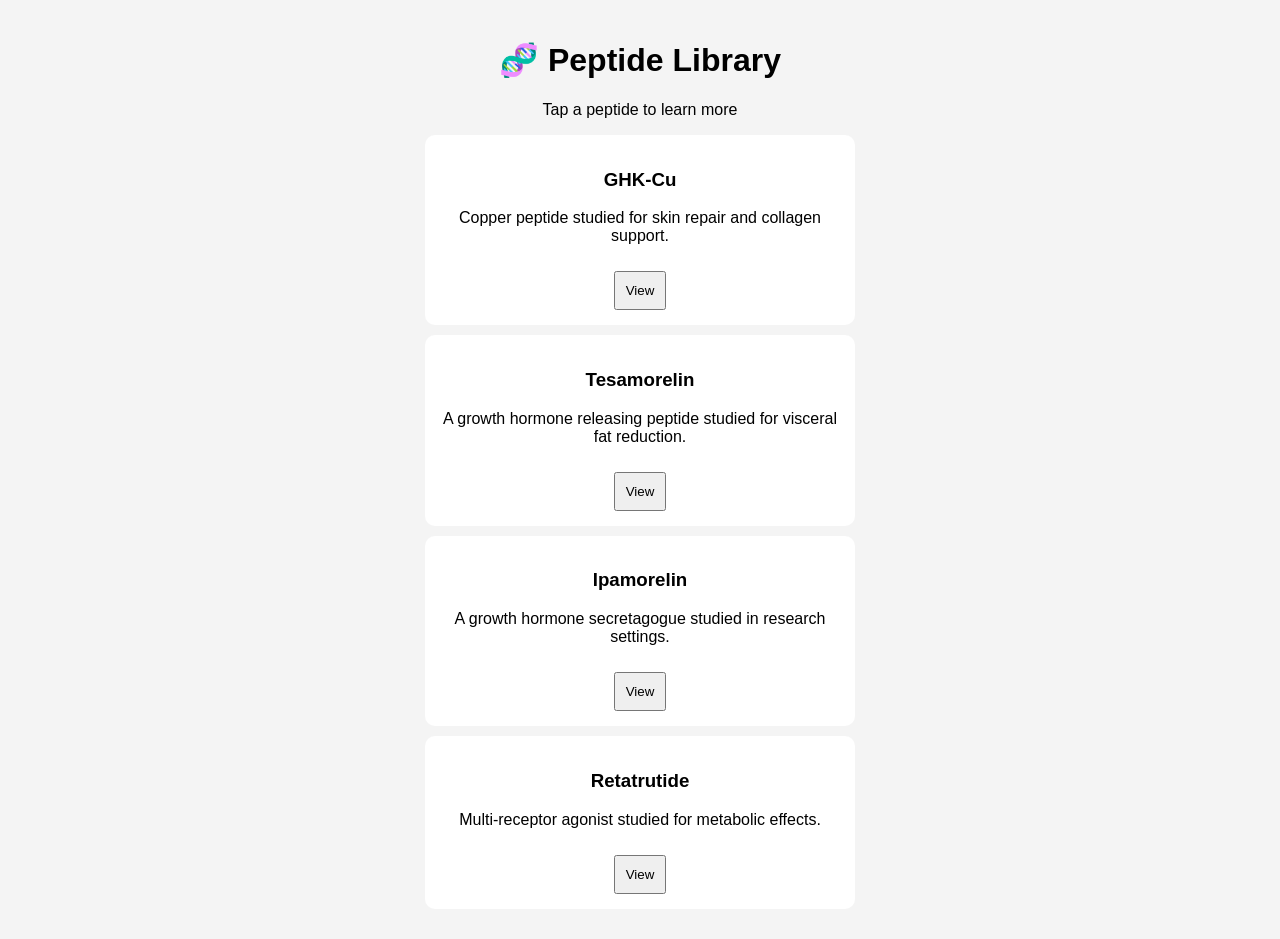
==== index.html @ c2eab1a2 "Add files via upload" ====
<!DOCTYPE html>
<html>
<head>
  <meta charset="UTF-8">
  <meta name="viewport" content="width=device-width, initial-scale=1.0">
  <title>Peptide Library</title>

  <link rel="stylesheet" href="style.css">
  <link rel="manifest" href="manifest.json">
</head>

<body>
  <h1>🧬 Peptide Library</h1>
  <p>Tap a peptide to learn more</p>

  <div id="list"></div>

  <script src="app.js"></script>
</body>
</html>
---- style.css ----
body {
  font-family: Arial, sans-serif;
  text-align: center;
  background: #f4f4f4;
  margin: 0;
  padding: 20px;
}

.card {
  background: white;
  padding: 15px;
  margin: 10px auto;
  width: 90%;
  max-width: 400px;
  border-radius: 10px;
}

button {
  padding: 10px;
  margin-top: 10px;
}
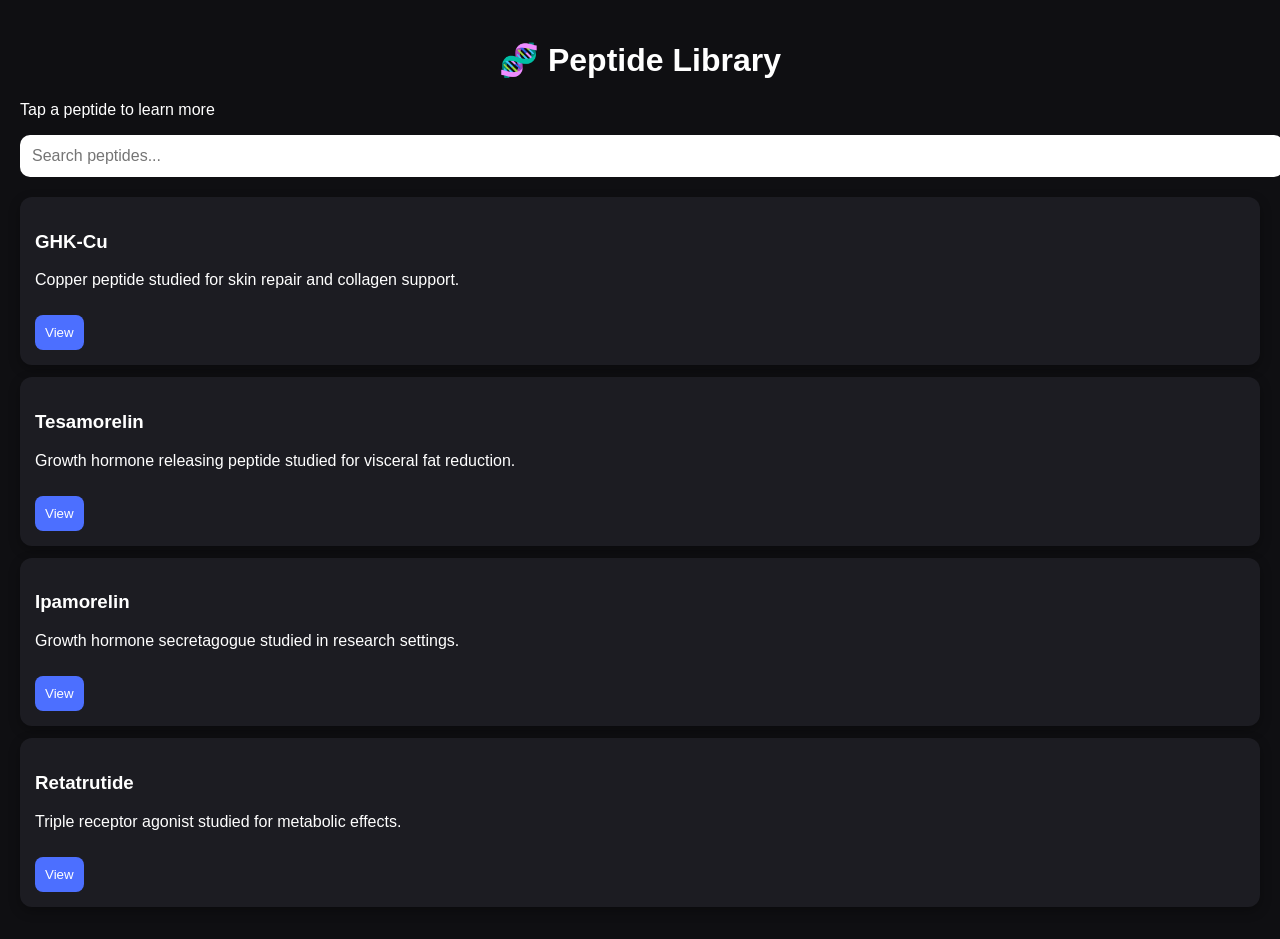
==== commit 0b428826: "Add files via upload" ====
--- a/index.html
+++ b/index.html
@@ -13,6 +13,9 @@
   <h1>🧬 Peptide Library</h1>
   <p>Tap a peptide to learn more</p>
 
+<input id="search" placeholder="Search peptides..." />
+<div id="list"></div>
+
   <div id="list"></div>
 
   <script src="app.js"></script>
--- a/style.css
+++ b/style.css
@@ -1,21 +1,37 @@
 body {
-  font-family: Arial, sans-serif;
-  text-align: center;
-  background: #f4f4f4;
+  font-family: -apple-system, BlinkMacSystemFont, sans-serif;
+  background: #0f0f12;
+  color: white;
   margin: 0;
   padding: 20px;
 }
 
+h1 {
+  text-align: center;
+}
+
+#search {
+  width: 100%;
+  padding: 12px;
+  border-radius: 10px;
+  border: none;
+  margin-bottom: 20px;
+  font-size: 16px;
+}
+
 .card {
-  background: white;
+  background: #1c1c22;
   padding: 15px;
-  margin: 10px auto;
-  width: 90%;
-  max-width: 400px;
-  border-radius: 10px;
+  margin-bottom: 12px;
+  border-radius: 12px;
+  box-shadow: 0 4px 12px rgba(0,0,0,0.3);
 }
 
 button {
+  background: #4c6fff;
+  color: white;
+  border: none;
   padding: 10px;
+  border-radius: 8px;
   margin-top: 10px;
 }
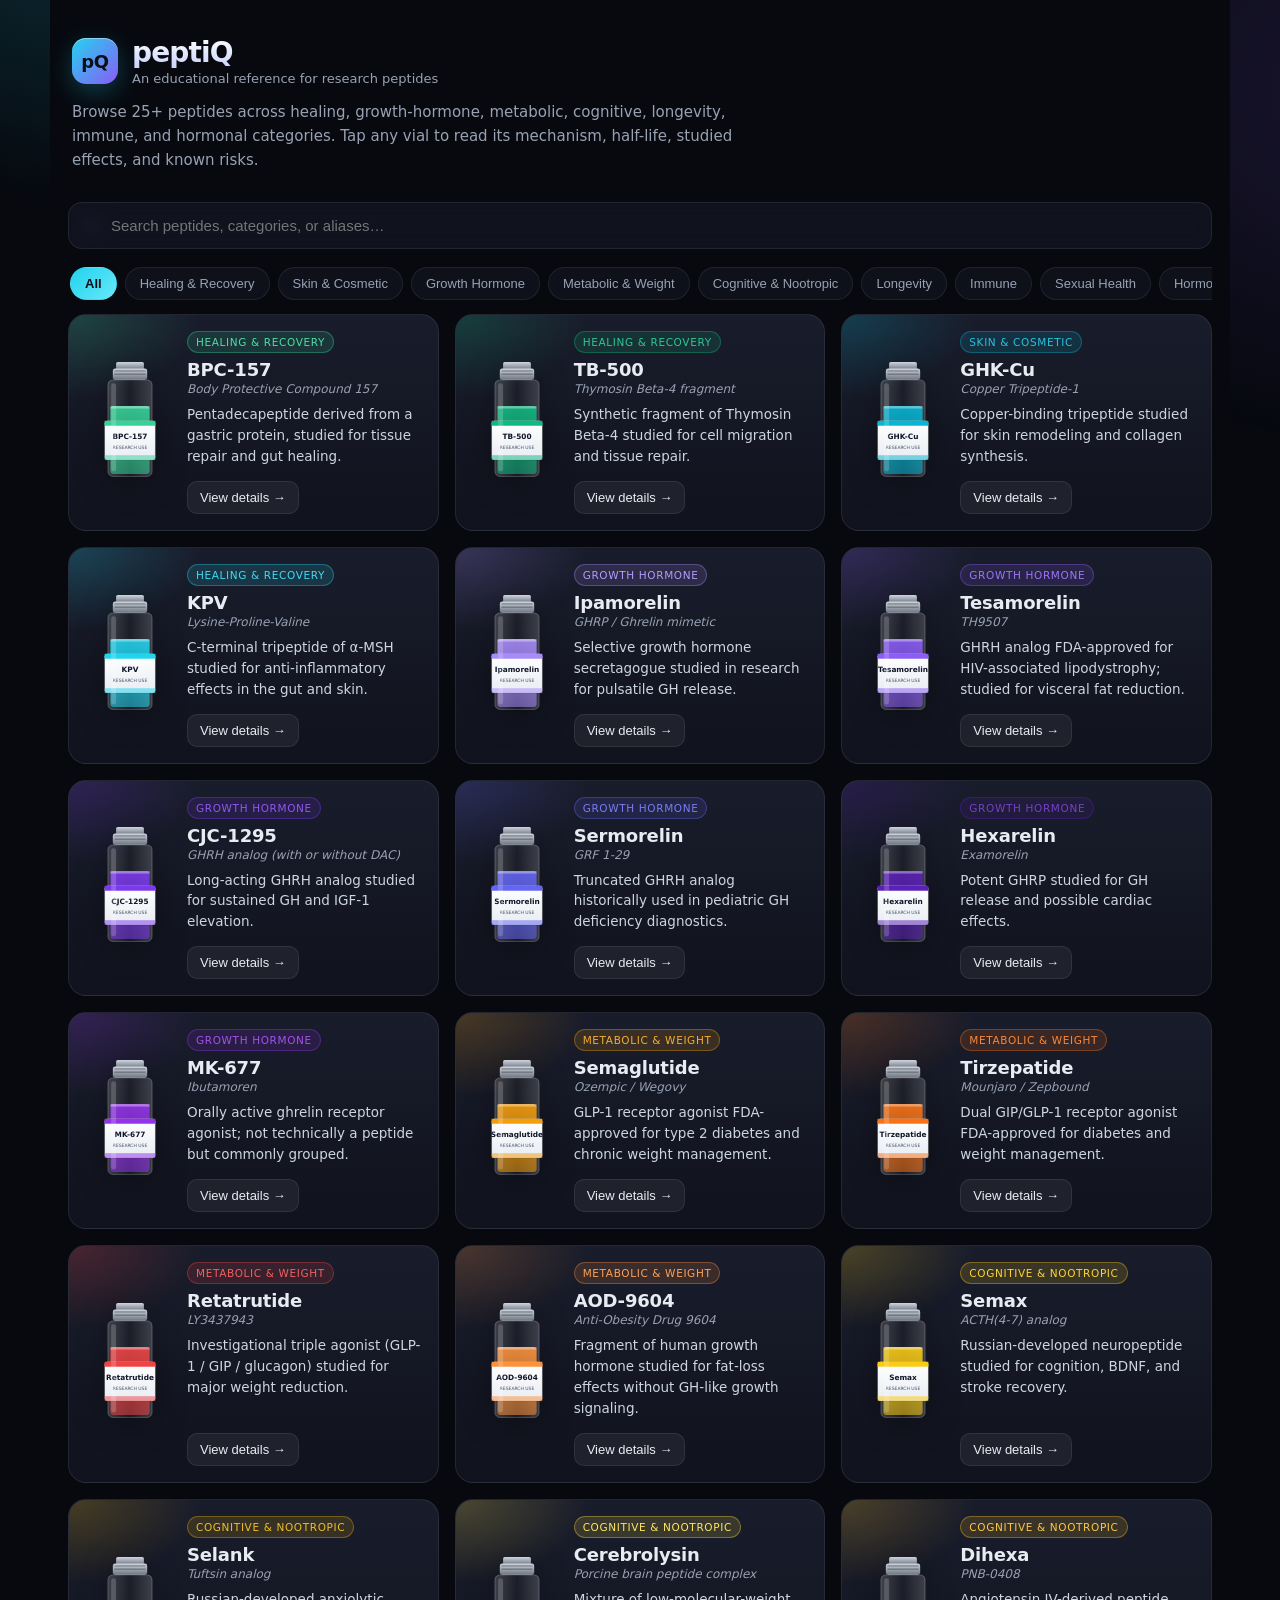
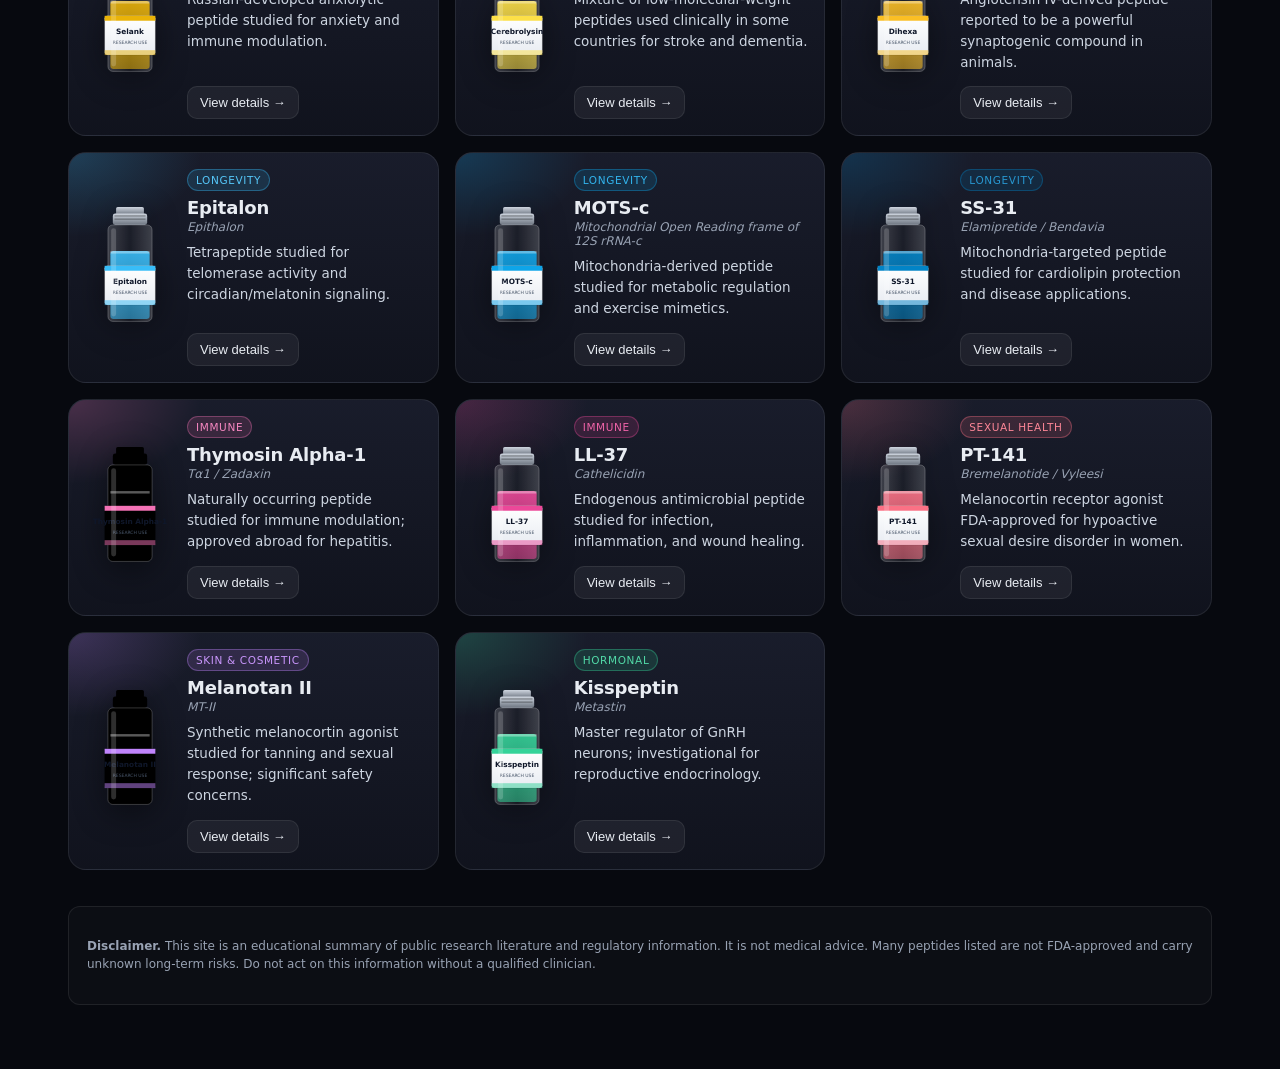
==== commit fbd6b716: "Add files via upload" ====
--- a/index.html
+++ b/index.html
@@ -1,23 +1,46 @@
-<!DOCTYPE html>
-<html>
-<head>
-  <meta charset="UTF-8">
-  <meta name="viewport" content="width=device-width, initial-scale=1.0">
-  <title>Peptide Library</title>
-
-  <link rel="stylesheet" href="style.css">
-  <link rel="manifest" href="manifest.json">
-</head>
-
-<body>
-  <h1>🧬 Peptide Library</h1>
-  <p>Tap a peptide to learn more</p>
-
-<input id="search" placeholder="Search peptides..." />
-<div id="list"></div>
-
-  <div id="list"></div>
-
-  <script src="app.js"></script>
-</body>
-</html>+<!DOCTYPE html>
+<html lang="en">
+<head>
+  <meta charset="UTF-8">
+  <meta name="viewport" content="width=device-width, initial-scale=1.0">
+  <title>peptiQ — Peptide Library</title>
+  <link rel="stylesheet" href="style.css">
+  <link rel="manifest" href="manifest.json">
+</head>
+<body>
+  <div class="bg-glow"></div>
+
+  <header class="hero">
+    <div class="brand">
+      <div class="logo">pQ</div>
+      <div>
+        <h1>peptiQ</h1>
+        <p class="tagline">An educational reference for research peptides</p>
+      </div>
+    </div>
+    <p class="lede">
+      Browse 25+ peptides across healing, growth-hormone, metabolic, cognitive,
+      longevity, immune, and hormonal categories. Tap any vial to read its
+      mechanism, half-life, studied effects, and known risks.
+    </p>
+  </header>
+
+  <div class="search-wrap">
+    <svg class="search-icon" viewBox="0 0 24 24" width="18" height="18" aria-hidden="true">
+      <circle cx="11" cy="11" r="7" fill="none" stroke="currentColor" stroke-width="2"/>
+      <line x1="16.5" y1="16.5" x2="21" y2="21" stroke="currentColor" stroke-width="2" stroke-linecap="round"/>
+    </svg>
+    <input id="search" placeholder="Search peptides, categories, or aliases…" />
+  </div>
+
+  <nav id="categories" class="categories"></nav>
+
+  <main id="list" class="grid"></main>
+
+  <footer class="foot">
+    <p><strong>Disclaimer.</strong> This site is an educational summary of public research literature and regulatory information. It is not medical advice. Many peptides listed are not FDA-approved and carry unknown long-term risks. Do not act on this information without a qualified clinician.</p>
+  </footer>
+
+  <script src="app.js"></script>
+</body>
+</html>
--- a/style.css
+++ b/style.css
@@ -1,37 +1,400 @@
-body {
-  font-family: -apple-system, BlinkMacSystemFont, sans-serif;
-  background: #0f0f12;
-  color: white;
-  margin: 0;
-  padding: 20px;
-}
-
-h1 {
-  text-align: center;
-}
-
-#search {
-  width: 100%;
-  padding: 12px;
-  border-radius: 10px;
-  border: none;
-  margin-bottom: 20px;
-  font-size: 16px;
-}
-
-.card {
-  background: #1c1c22;
-  padding: 15px;
-  margin-bottom: 12px;
-  border-radius: 12px;
-  box-shadow: 0 4px 12px rgba(0,0,0,0.3);
-}
-
-button {
-  background: #4c6fff;
-  color: white;
-  border: none;
-  padding: 10px;
-  border-radius: 8px;
-  margin-top: 10px;
-}+/* ---------- Base ---------- */
+* { box-sizing: border-box; }
+
+:root {
+  --bg-0: #07090f;
+  --bg-1: #0d1018;
+  --bg-2: #141826;
+  --line: rgba(255,255,255,0.08);
+  --text: #e8ecf2;
+  --muted: #98a2b3;
+  --accent: #22d3ee;
+  --accent-2: #8b5cf6;
+}
+
+html, body {
+  margin: 0;
+  padding: 0;
+  background: var(--bg-0);
+  color: var(--text);
+  font-family: ui-sans-serif, system-ui, -apple-system, "Segoe UI", Roboto, sans-serif;
+  -webkit-font-smoothing: antialiased;
+  font-feature-settings: "ss01","cv11";
+  min-height: 100vh;
+}
+
+body {
+  padding: 24px 18px 64px;
+  max-width: 1180px;
+  margin: 0 auto;
+  position: relative;
+}
+
+.bg-glow {
+  position: fixed; inset: 0;
+  background:
+    radial-gradient(700px 500px at 10% -10%, rgba(34,211,238,0.18), transparent 60%),
+    radial-gradient(800px 600px at 110% 10%, rgba(139,92,246,0.15), transparent 60%),
+    radial-gradient(900px 700px at 50% 110%, rgba(16,185,129,0.10), transparent 60%);
+  z-index: -1;
+  pointer-events: none;
+}
+
+a { color: var(--accent); text-decoration: none; }
+a:hover { text-decoration: underline; }
+
+/* ---------- Header / hero ---------- */
+.hero { padding: 12px 4px 8px; }
+
+.brand {
+  display: flex; align-items: center; gap: 14px;
+  margin-bottom: 14px;
+}
+.logo {
+  width: 46px; height: 46px;
+  border-radius: 14px;
+  background: linear-gradient(135deg, #22d3ee, #8b5cf6);
+  color: #0b0f17;
+  display: grid; place-items: center;
+  font-weight: 800;
+  letter-spacing: -0.02em;
+  font-size: 18px;
+  box-shadow: 0 8px 24px rgba(34,211,238,0.25), inset 0 1px 0 rgba(255,255,255,0.4);
+}
+.logo.small { width: 32px; height: 32px; font-size: 13px; border-radius: 10px; }
+
+.hero h1 {
+  margin: 0; font-size: 28px; letter-spacing: -0.03em;
+  background: linear-gradient(180deg, #fff, #c7d2fe);
+  -webkit-background-clip: text; background-clip: text; color: transparent;
+}
+.tagline { margin: 2px 0 0; color: var(--muted); font-size: 13px; }
+
+.lede {
+  color: var(--muted);
+  max-width: 680px;
+  font-size: 15px; line-height: 1.6;
+  margin: 8px 0 22px;
+}
+
+/* ---------- Search ---------- */
+.search-wrap {
+  position: relative;
+  margin-bottom: 14px;
+}
+.search-icon {
+  position: absolute; left: 14px; top: 50%; transform: translateY(-50%);
+  color: var(--muted);
+}
+#search {
+  width: 100%;
+  padding: 14px 16px 14px 42px;
+  font-size: 15px;
+  background: rgba(20,24,38,0.7);
+  backdrop-filter: blur(10px);
+  border: 1px solid var(--line);
+  color: var(--text);
+  border-radius: 14px;
+  outline: none;
+  transition: border-color .15s ease, box-shadow .15s ease;
+}
+#search:focus {
+  border-color: rgba(34,211,238,0.45);
+  box-shadow: 0 0 0 4px rgba(34,211,238,0.12);
+}
+
+/* ---------- Category chips ---------- */
+.categories {
+  display: flex; gap: 8px;
+  overflow-x: auto;
+  padding: 4px 2px 14px;
+  scrollbar-width: none;
+}
+.categories::-webkit-scrollbar { display: none; }
+
+.chip {
+  flex: 0 0 auto;
+  padding: 8px 14px;
+  font-size: 13px;
+  font-weight: 500;
+  color: var(--muted);
+  background: rgba(20,24,38,0.55);
+  border: 1px solid var(--line);
+  border-radius: 999px;
+  cursor: pointer;
+  transition: all .15s ease;
+  white-space: nowrap;
+}
+.chip:hover { color: var(--text); border-color: rgba(255,255,255,0.18); }
+.chip.active {
+  color: #0b0f17;
+  background: linear-gradient(135deg, #22d3ee, #67e8f9);
+  border-color: transparent;
+  font-weight: 600;
+}
+
+/* ---------- Grid ---------- */
+.grid {
+  display: grid;
+  grid-template-columns: repeat(auto-fill, minmax(280px, 1fr));
+  gap: 16px;
+}
+
+.empty {
+  grid-column: 1 / -1;
+  text-align: center;
+  color: var(--muted);
+  padding: 60px 20px;
+  font-size: 15px;
+}
+
+/* ---------- Card ---------- */
+.card {
+  position: relative;
+  display: flex;
+  gap: 12px;
+  padding: 16px;
+  background: linear-gradient(180deg, rgba(28,32,48,0.85), rgba(18,21,32,0.85));
+  border: 1px solid var(--line);
+  border-radius: 18px;
+  overflow: hidden;
+  transition: transform .18s ease, border-color .18s ease, box-shadow .18s ease;
+}
+.card::before {
+  content: "";
+  position: absolute; inset: 0;
+  background: radial-gradient(220px 140px at 0% 0%, color-mix(in srgb, var(--accent) 22%, transparent), transparent 60%);
+  pointer-events: none;
+}
+.card:hover {
+  transform: translateY(-3px);
+  border-color: color-mix(in srgb, var(--accent) 50%, var(--line));
+  box-shadow: 0 14px 36px rgba(0,0,0,0.45);
+}
+
+.vial-wrap {
+  flex: 0 0 auto;
+  width: 90px;
+  display: flex; align-items: center; justify-content: center;
+  filter: drop-shadow(0 8px 16px rgba(0,0,0,0.45));
+}
+.vial-wrap svg { width: 90px; height: auto; }
+
+.card-body {
+  flex: 1 1 auto;
+  display: flex; flex-direction: column;
+  min-width: 0;
+}
+
+.badge {
+  display: inline-block;
+  align-self: flex-start;
+  font-size: 10.5px;
+  letter-spacing: 0.06em;
+  text-transform: uppercase;
+  padding: 4px 8px;
+  border-radius: 999px;
+  background: color-mix(in srgb, var(--accent) 15%, transparent);
+  color: color-mix(in srgb, var(--accent) 85%, white);
+  border: 1px solid color-mix(in srgb, var(--accent) 35%, transparent);
+  margin-bottom: 6px;
+}
+
+.card h3 {
+  margin: 0;
+  font-size: 18px;
+  letter-spacing: -0.01em;
+}
+.card .aka {
+  margin: 2px 0 8px;
+  font-size: 12px;
+  color: var(--muted);
+  font-style: italic;
+}
+.card .summary {
+  margin: 0 0 14px;
+  font-size: 13.5px;
+  line-height: 1.55;
+  color: #cdd5e1;
+}
+
+.view-btn {
+  align-self: flex-start;
+  margin-top: auto;
+  padding: 8px 12px;
+  background: rgba(255,255,255,0.06);
+  color: var(--text);
+  border: 1px solid var(--line);
+  border-radius: 10px;
+  font-size: 13px;
+  cursor: pointer;
+  transition: background .15s ease, border-color .15s ease;
+}
+.view-btn:hover {
+  background: color-mix(in srgb, var(--accent) 18%, transparent);
+  border-color: color-mix(in srgb, var(--accent) 45%, transparent);
+}
+
+/* ---------- Footer ---------- */
+.foot {
+  margin-top: 36px;
+  padding: 18px;
+  font-size: 12px;
+  line-height: 1.55;
+  color: var(--muted);
+  background: rgba(255,255,255,0.025);
+  border: 1px solid var(--line);
+  border-radius: 12px;
+}
+
+/* ---------- Detail page ---------- */
+.detail-topbar {
+  display: flex; align-items: center; justify-content: space-between;
+  margin-bottom: 18px;
+}
+.back-btn {
+  background: rgba(255,255,255,0.06);
+  color: var(--text);
+  border: 1px solid var(--line);
+  padding: 9px 14px;
+  border-radius: 10px;
+  font-size: 13.5px;
+  cursor: pointer;
+  transition: background .15s ease;
+}
+.back-btn:hover { background: rgba(255,255,255,0.10); }
+.brand-mini {
+  display: flex; align-items: center; gap: 8px;
+  color: var(--muted); font-size: 14px;
+}
+
+.detail { padding: 4px 0 28px; }
+
+.hero-detail {
+  display: grid;
+  grid-template-columns: 220px 1fr;
+  gap: 24px;
+  padding: 22px;
+  background: linear-gradient(180deg, rgba(28,32,48,0.85), rgba(18,21,32,0.85));
+  border: 1px solid var(--line);
+  border-radius: 22px;
+  position: relative;
+  overflow: hidden;
+  margin-bottom: 22px;
+}
+.hero-detail::before {
+  content: "";
+  position: absolute; inset: 0;
+  background: radial-gradient(380px 260px at 0% 0%, color-mix(in srgb, var(--accent) 25%, transparent), transparent 65%);
+  pointer-events: none;
+}
+
+.hero-vial {
+  display: flex; align-items: center; justify-content: center;
+  filter: drop-shadow(0 18px 28px rgba(0,0,0,0.55));
+}
+.hero-vial svg { width: 100%; height: auto; max-width: 220px; }
+
+.hero-meta h1 {
+  margin: 6px 0 0;
+  font-size: 32px;
+  letter-spacing: -0.025em;
+}
+.hero-meta .aka {
+  margin: 4px 0 12px;
+  color: var(--muted);
+  font-style: italic;
+}
+.hero-meta .lead {
+  font-size: 15.5px;
+  line-height: 1.6;
+  color: #cdd5e1;
+  margin: 0 0 14px;
+  max-width: 60ch;
+}
+
+.quickfacts {
+  display: flex; flex-wrap: wrap; gap: 10px;
+}
+.quickfacts > div {
+  background: rgba(255,255,255,0.04);
+  border: 1px solid var(--line);
+  padding: 10px 14px;
+  border-radius: 12px;
+  min-width: 160px;
+}
+.qf-label {
+  display: block;
+  font-size: 11px; letter-spacing: 0.08em; text-transform: uppercase;
+  color: var(--muted);
+}
+.qf-value {
+  display: block;
+  font-size: 14px;
+  margin-top: 2px;
+}
+
+.section {
+  padding: 18px 20px;
+  background: rgba(20,24,38,0.55);
+  border: 1px solid var(--line);
+  border-radius: 16px;
+  margin-bottom: 14px;
+}
+.section h2 {
+  margin: 0 0 8px;
+  font-size: 16px;
+  letter-spacing: -0.005em;
+  color: #fff;
+}
+.section p {
+  margin: 0 0 6px;
+  color: #cdd5e1;
+  line-height: 1.65;
+  font-size: 14.5px;
+}
+.section ul {
+  margin: 6px 0 0;
+  padding-left: 20px;
+  color: #cdd5e1;
+}
+.section li {
+  margin: 4px 0;
+  line-height: 1.55;
+  font-size: 14px;
+}
+.section .warn {
+  margin-top: 10px;
+  padding: 10px 12px;
+  font-size: 13px;
+  color: #fde68a;
+  background: rgba(245,158,11,0.08);
+  border: 1px solid rgba(245,158,11,0.25);
+  border-radius: 10px;
+}
+
+.grid-2 {
+  display: grid;
+  grid-template-columns: 1fr 1fr;
+  gap: 14px;
+  margin-bottom: 14px;
+}
+.grid-2 .section { margin-bottom: 0; }
+
+/* ---------- Responsive ---------- */
+@media (max-width: 720px) {
+  body { padding: 16px 14px 48px; }
+  .hero h1 { font-size: 24px; }
+  .hero-detail {
+    grid-template-columns: 1fr;
+    text-align: center;
+    padding: 18px;
+  }
+  .hero-meta { display: flex; flex-direction: column; align-items: center; }
+  .hero-meta .lead { text-align: center; }
+  .hero-vial svg { max-width: 180px; }
+  .grid-2 { grid-template-columns: 1fr; }
+  .grid { grid-template-columns: 1fr; }
+  .card { gap: 14px; }
+  .vial-wrap, .vial-wrap svg { width: 78px; }
+}
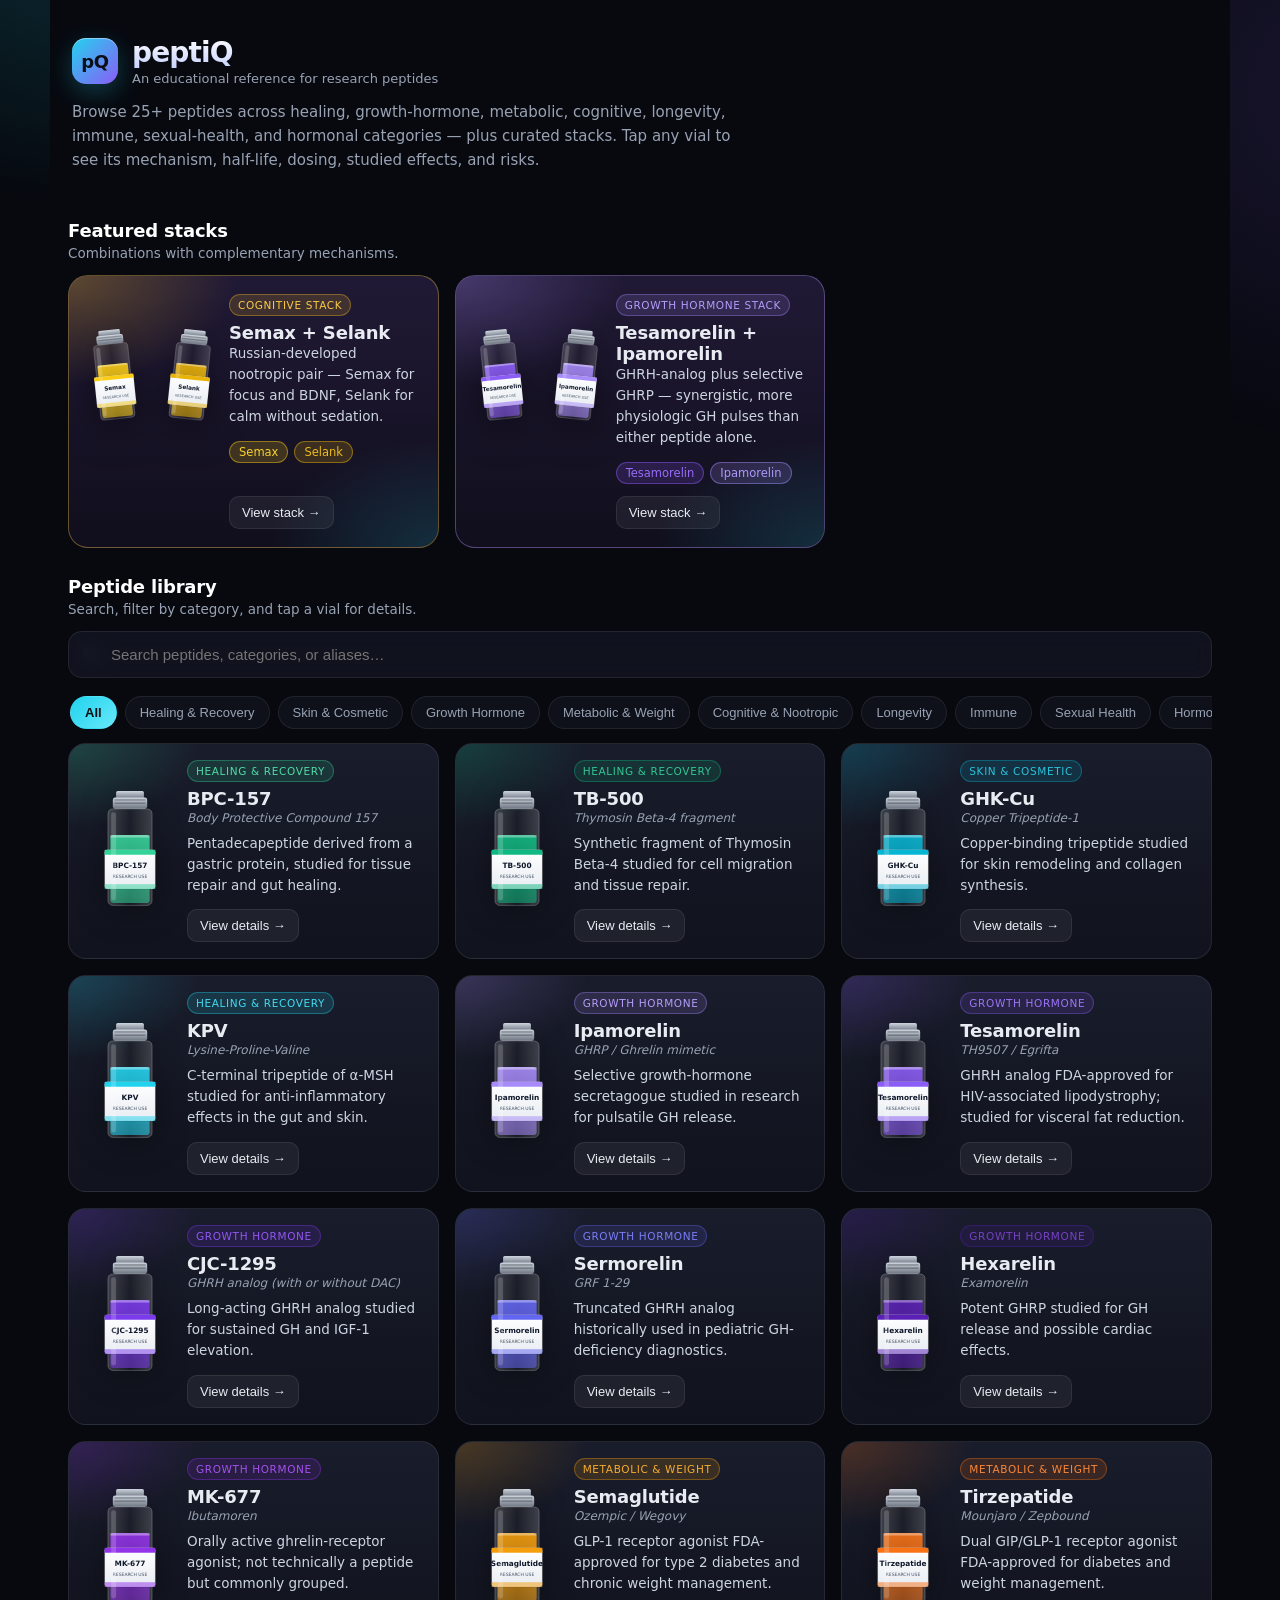
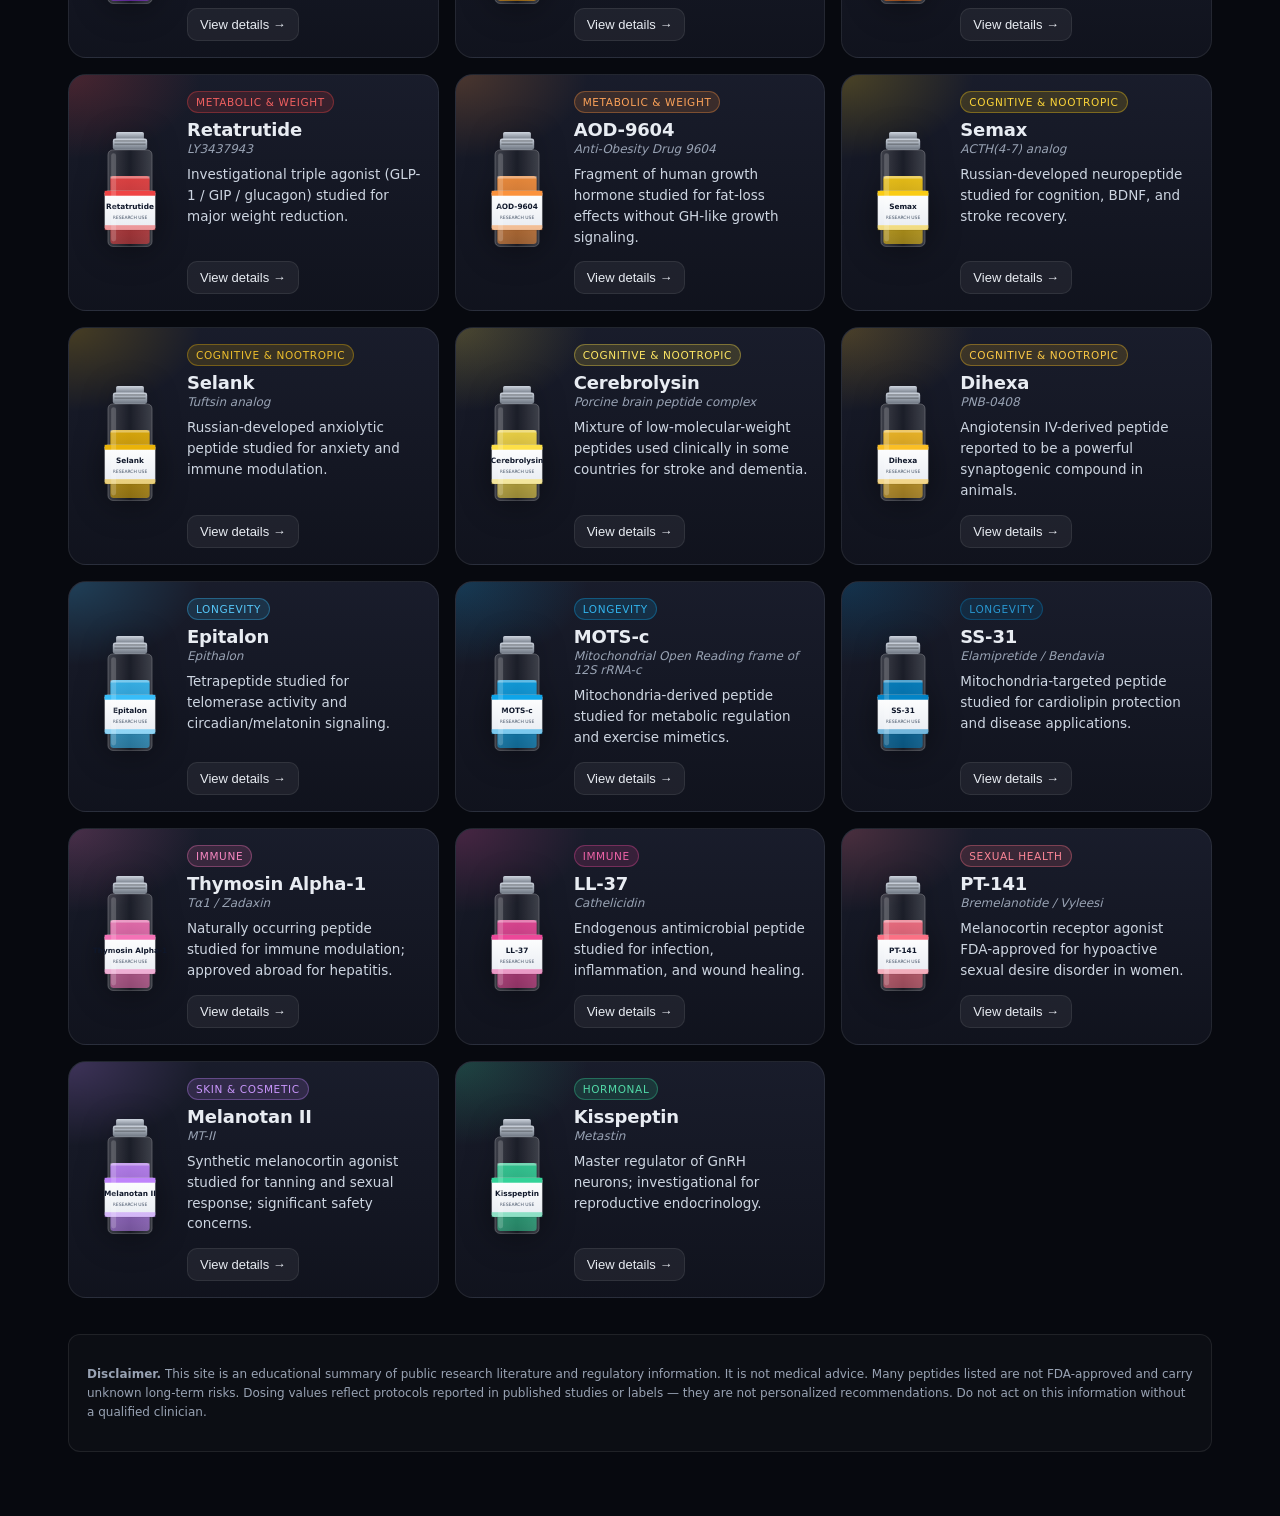
==== commit 32c8e609: "Add files via upload" ====
--- a/index.html
+++ b/index.html
@@ -4,7 +4,7 @@
   <meta charset="UTF-8">
   <meta name="viewport" content="width=device-width, initial-scale=1.0">
   <title>peptiQ — Peptide Library</title>
-  <link rel="stylesheet" href="style.css">
+  <link rel="stylesheet" href="style.css?v=3">
   <link rel="manifest" href="manifest.json">
 </head>
 <body>
@@ -20,27 +20,43 @@
     </div>
     <p class="lede">
       Browse 25+ peptides across healing, growth-hormone, metabolic, cognitive,
-      longevity, immune, and hormonal categories. Tap any vial to read its
-      mechanism, half-life, studied effects, and known risks.
+      longevity, immune, sexual-health, and hormonal categories — plus curated
+      stacks. Tap any vial to see its mechanism, half-life, dosing, studied
+      effects, and risks.
     </p>
   </header>
 
-  <div class="search-wrap">
-    <svg class="search-icon" viewBox="0 0 24 24" width="18" height="18" aria-hidden="true">
-      <circle cx="11" cy="11" r="7" fill="none" stroke="currentColor" stroke-width="2"/>
-      <line x1="16.5" y1="16.5" x2="21" y2="21" stroke="currentColor" stroke-width="2" stroke-linecap="round"/>
-    </svg>
-    <input id="search" placeholder="Search peptides, categories, or aliases…" />
-  </div>
+  <section class="stacks-section">
+    <div class="section-head">
+      <h2>Featured stacks</h2>
+      <p>Combinations with complementary mechanisms.</p>
+    </div>
+    <div id="stack-list" class="stack-grid"></div>
+  </section>
 
-  <nav id="categories" class="categories"></nav>
+  <section class="library-section">
+    <div class="section-head">
+      <h2>Peptide library</h2>
+      <p>Search, filter by category, and tap a vial for details.</p>
+    </div>
 
-  <main id="list" class="grid"></main>
+    <div class="search-wrap">
+      <svg class="search-icon" viewBox="0 0 24 24" width="18" height="18" aria-hidden="true">
+        <circle cx="11" cy="11" r="7" fill="none" stroke="currentColor" stroke-width="2"/>
+        <line x1="16.5" y1="16.5" x2="21" y2="21" stroke="currentColor" stroke-width="2" stroke-linecap="round"/>
+      </svg>
+      <input id="search" placeholder="Search peptides, categories, or aliases…" />
+    </div>
+
+    <nav id="categories" class="categories"></nav>
+
+    <main id="list" class="grid"></main>
+  </section>
 
   <footer class="foot">
-    <p><strong>Disclaimer.</strong> This site is an educational summary of public research literature and regulatory information. It is not medical advice. Many peptides listed are not FDA-approved and carry unknown long-term risks. Do not act on this information without a qualified clinician.</p>
+    <p><strong>Disclaimer.</strong> This site is an educational summary of public research literature and regulatory information. It is not medical advice. Many peptides listed are not FDA-approved and carry unknown long-term risks. Dosing values reflect protocols reported in published studies or labels — they are not personalized recommendations. Do not act on this information without a qualified clinician.</p>
   </footer>
 
-  <script src="app.js"></script>
+  <script src="app.js?v=3"></script>
 </body>
 </html>
--- a/style.css
+++ b/style.css
@@ -13,16 +13,13 @@
 }
 
 html, body {
-  margin: 0;
-  padding: 0;
+  margin: 0; padding: 0;
   background: var(--bg-0);
   color: var(--text);
   font-family: ui-sans-serif, system-ui, -apple-system, "Segoe UI", Roboto, sans-serif;
   -webkit-font-smoothing: antialiased;
-  font-feature-settings: "ss01","cv11";
   min-height: 100vh;
 }
-
 body {
   padding: 24px 18px 64px;
   max-width: 1180px;
@@ -45,20 +42,14 @@
 
 /* ---------- Header / hero ---------- */
 .hero { padding: 12px 4px 8px; }
-
-.brand {
-  display: flex; align-items: center; gap: 14px;
-  margin-bottom: 14px;
-}
+.brand { display: flex; align-items: center; gap: 14px; margin-bottom: 14px; }
 .logo {
   width: 46px; height: 46px;
   border-radius: 14px;
   background: linear-gradient(135deg, #22d3ee, #8b5cf6);
   color: #0b0f17;
   display: grid; place-items: center;
-  font-weight: 800;
-  letter-spacing: -0.02em;
-  font-size: 18px;
+  font-weight: 800; letter-spacing: -0.02em; font-size: 18px;
   box-shadow: 0 8px 24px rgba(34,211,238,0.25), inset 0 1px 0 rgba(255,255,255,0.4);
 }
 .logo.small { width: 32px; height: 32px; font-size: 13px; border-radius: 10px; }
@@ -69,19 +60,25 @@
   -webkit-background-clip: text; background-clip: text; color: transparent;
 }
 .tagline { margin: 2px 0 0; color: var(--muted); font-size: 13px; }
-
 .lede {
-  color: var(--muted);
-  max-width: 680px;
-  font-size: 15px; line-height: 1.6;
-  margin: 8px 0 22px;
-}
+  color: var(--muted); max-width: 680px;
+  font-size: 15px; line-height: 1.6; margin: 8px 0 22px;
+}
+
+/* ---------- Section heads ---------- */
+.section-head { margin: 18px 0 14px; }
+.section-head h2 {
+  margin: 0; font-size: 18px; letter-spacing: -0.01em;
+  color: #fff;
+}
+.section-head p {
+  margin: 4px 0 0; color: var(--muted); font-size: 13.5px;
+}
+
+.stacks-section { margin-bottom: 28px; }
 
 /* ---------- Search ---------- */
-.search-wrap {
-  position: relative;
-  margin-bottom: 14px;
-}
+.search-wrap { position: relative; margin-bottom: 14px; }
 .search-icon {
   position: absolute; left: 14px; top: 50%; transform: translateY(-50%);
   color: var(--muted);
@@ -111,12 +108,10 @@
   scrollbar-width: none;
 }
 .categories::-webkit-scrollbar { display: none; }
-
 .chip {
   flex: 0 0 auto;
   padding: 8px 14px;
-  font-size: 13px;
-  font-weight: 500;
+  font-size: 13px; font-weight: 500;
   color: var(--muted);
   background: rgba(20,24,38,0.55);
   border: 1px solid var(--line);
@@ -139,20 +134,16 @@
   grid-template-columns: repeat(auto-fill, minmax(280px, 1fr));
   gap: 16px;
 }
-
 .empty {
   grid-column: 1 / -1;
-  text-align: center;
-  color: var(--muted);
-  padding: 60px 20px;
-  font-size: 15px;
+  text-align: center; color: var(--muted);
+  padding: 60px 20px; font-size: 15px;
 }
 
 /* ---------- Card ---------- */
 .card {
   position: relative;
-  display: flex;
-  gap: 12px;
+  display: flex; gap: 12px;
   padding: 16px;
   background: linear-gradient(180deg, rgba(28,32,48,0.85), rgba(18,21,32,0.85));
   border: 1px solid var(--line);
@@ -173,61 +164,36 @@
 }
 
 .vial-wrap {
-  flex: 0 0 auto;
-  width: 90px;
+  flex: 0 0 auto; width: 90px;
   display: flex; align-items: center; justify-content: center;
   filter: drop-shadow(0 8px 16px rgba(0,0,0,0.45));
 }
 .vial-wrap svg { width: 90px; height: auto; }
 
-.card-body {
-  flex: 1 1 auto;
-  display: flex; flex-direction: column;
-  min-width: 0;
-}
+.card-body { flex: 1 1 auto; display: flex; flex-direction: column; min-width: 0; }
 
 .badge {
-  display: inline-block;
-  align-self: flex-start;
-  font-size: 10.5px;
-  letter-spacing: 0.06em;
-  text-transform: uppercase;
-  padding: 4px 8px;
-  border-radius: 999px;
+  display: inline-block; align-self: flex-start;
+  font-size: 10.5px; letter-spacing: 0.06em; text-transform: uppercase;
+  padding: 4px 8px; border-radius: 999px;
   background: color-mix(in srgb, var(--accent) 15%, transparent);
   color: color-mix(in srgb, var(--accent) 85%, white);
   border: 1px solid color-mix(in srgb, var(--accent) 35%, transparent);
   margin-bottom: 6px;
 }
 
-.card h3 {
-  margin: 0;
-  font-size: 18px;
-  letter-spacing: -0.01em;
-}
-.card .aka {
-  margin: 2px 0 8px;
-  font-size: 12px;
-  color: var(--muted);
-  font-style: italic;
-}
-.card .summary {
-  margin: 0 0 14px;
-  font-size: 13.5px;
-  line-height: 1.55;
-  color: #cdd5e1;
-}
+.card h3, .stack-card h3 { margin: 0; font-size: 18px; letter-spacing: -0.01em; }
+.card .aka, .stack-card .aka { margin: 2px 0 8px; font-size: 12px; color: var(--muted); font-style: italic; }
+.card .summary, .stack-card .summary { margin: 0 0 14px; font-size: 13.5px; line-height: 1.55; color: #cdd5e1; }
 
 .view-btn {
-  align-self: flex-start;
-  margin-top: auto;
+  align-self: flex-start; margin-top: auto;
   padding: 8px 12px;
   background: rgba(255,255,255,0.06);
   color: var(--text);
   border: 1px solid var(--line);
   border-radius: 10px;
-  font-size: 13px;
-  cursor: pointer;
+  font-size: 13px; cursor: pointer;
   transition: background .15s ease, border-color .15s ease;
 }
 .view-btn:hover {
@@ -235,12 +201,60 @@
   border-color: color-mix(in srgb, var(--accent) 45%, transparent);
 }
 
+/* ---------- Stack cards ---------- */
+.stack-grid {
+  display: grid;
+  grid-template-columns: repeat(auto-fill, minmax(340px, 1fr));
+  gap: 16px;
+}
+.stack-card {
+  position: relative;
+  display: flex; gap: 12px;
+  padding: 18px;
+  background: linear-gradient(180deg, rgba(36,28,58,0.9), rgba(18,16,30,0.9));
+  border: 1px solid color-mix(in srgb, var(--accent) 30%, var(--line));
+  border-radius: 20px;
+  overflow: hidden;
+  transition: transform .18s ease, border-color .18s ease, box-shadow .18s ease;
+}
+.stack-card::before {
+  content: "";
+  position: absolute; inset: 0;
+  background:
+    radial-gradient(280px 180px at 0% 0%, color-mix(in srgb, var(--accent) 28%, transparent), transparent 60%),
+    radial-gradient(280px 180px at 100% 100%, rgba(34,211,238,0.16), transparent 60%);
+  pointer-events: none;
+}
+.stack-card:hover {
+  transform: translateY(-3px);
+  box-shadow: 0 16px 40px rgba(0,0,0,0.55);
+}
+.stack-vial-wrap {
+  flex: 0 0 auto;
+  width: 130px; height: 170px;
+  display: flex; align-items: center; justify-content: center;
+  filter: drop-shadow(0 10px 18px rgba(0,0,0,0.5));
+}
+.stack-vials svg { width: 70px; height: auto; }
+
+.stack-tags {
+  display: flex; gap: 6px; flex-wrap: wrap;
+  margin: 0 0 12px;
+}
+.tag {
+  display: inline-flex; align-items: center;
+  padding: 3px 9px;
+  border-radius: 999px;
+  background: color-mix(in srgb, var(--tag) 18%, transparent);
+  color: color-mix(in srgb, var(--tag) 90%, white);
+  border: 1px solid color-mix(in srgb, var(--tag) 45%, transparent);
+  font-size: 11.5px; font-weight: 500;
+}
+
 /* ---------- Footer ---------- */
 .foot {
-  margin-top: 36px;
-  padding: 18px;
-  font-size: 12px;
-  line-height: 1.55;
+  margin-top: 36px; padding: 18px;
+  font-size: 12px; line-height: 1.55;
   color: var(--muted);
   background: rgba(255,255,255,0.025);
   border: 1px solid var(--line);
@@ -258,15 +272,11 @@
   border: 1px solid var(--line);
   padding: 9px 14px;
   border-radius: 10px;
-  font-size: 13.5px;
-  cursor: pointer;
+  font-size: 13.5px; cursor: pointer;
   transition: background .15s ease;
 }
 .back-btn:hover { background: rgba(255,255,255,0.10); }
-.brand-mini {
-  display: flex; align-items: center; gap: 8px;
-  color: var(--muted); font-size: 14px;
-}
+.brand-mini { display: flex; align-items: center; gap: 8px; color: var(--muted); font-size: 14px; }
 
 .detail { padding: 4px 0 28px; }
 
@@ -288,34 +298,25 @@
   background: radial-gradient(380px 260px at 0% 0%, color-mix(in srgb, var(--accent) 25%, transparent), transparent 65%);
   pointer-events: none;
 }
-
+.stack-hero {
+  border-color: color-mix(in srgb, var(--accent) 35%, var(--line));
+}
 .hero-vial {
   display: flex; align-items: center; justify-content: center;
   filter: drop-shadow(0 18px 28px rgba(0,0,0,0.55));
+  min-height: 220px;
 }
 .hero-vial svg { width: 100%; height: auto; max-width: 220px; }
 
-.hero-meta h1 {
-  margin: 6px 0 0;
-  font-size: 32px;
-  letter-spacing: -0.025em;
-}
-.hero-meta .aka {
-  margin: 4px 0 12px;
-  color: var(--muted);
-  font-style: italic;
-}
+.hero-meta h1 { margin: 6px 0 0; font-size: 32px; letter-spacing: -0.025em; }
+.hero-meta .aka { margin: 4px 0 12px; color: var(--muted); font-style: italic; }
 .hero-meta .lead {
-  font-size: 15.5px;
-  line-height: 1.6;
-  color: #cdd5e1;
-  margin: 0 0 14px;
+  font-size: 15.5px; line-height: 1.6;
+  color: #cdd5e1; margin: 0 0 14px;
   max-width: 60ch;
 }
 
-.quickfacts {
-  display: flex; flex-wrap: wrap; gap: 10px;
-}
+.quickfacts { display: flex; flex-wrap: wrap; gap: 10px; }
 .quickfacts > div {
   background: rgba(255,255,255,0.04);
   border: 1px solid var(--line);
@@ -323,16 +324,8 @@
   border-radius: 12px;
   min-width: 160px;
 }
-.qf-label {
-  display: block;
-  font-size: 11px; letter-spacing: 0.08em; text-transform: uppercase;
-  color: var(--muted);
-}
-.qf-value {
-  display: block;
-  font-size: 14px;
-  margin-top: 2px;
-}
+.qf-label { display: block; font-size: 11px; letter-spacing: 0.08em; text-transform: uppercase; color: var(--muted); }
+.qf-value { display: block; font-size: 14px; margin-top: 2px; }
 
 .section {
   padding: 18px 20px;
@@ -341,28 +334,10 @@
   border-radius: 16px;
   margin-bottom: 14px;
 }
-.section h2 {
-  margin: 0 0 8px;
-  font-size: 16px;
-  letter-spacing: -0.005em;
-  color: #fff;
-}
-.section p {
-  margin: 0 0 6px;
-  color: #cdd5e1;
-  line-height: 1.65;
-  font-size: 14.5px;
-}
-.section ul {
-  margin: 6px 0 0;
-  padding-left: 20px;
-  color: #cdd5e1;
-}
-.section li {
-  margin: 4px 0;
-  line-height: 1.55;
-  font-size: 14px;
-}
+.section h2 { margin: 0 0 8px; font-size: 16px; color: #fff; }
+.section p { margin: 0 0 6px; color: #cdd5e1; line-height: 1.65; font-size: 14.5px; }
+.section ul { margin: 6px 0 0; padding-left: 20px; color: #cdd5e1; }
+.section li { margin: 4px 0; line-height: 1.55; font-size: 14px; }
 .section .warn {
   margin-top: 10px;
   padding: 10px 12px;
@@ -395,6 +370,9 @@
   .hero-vial svg { max-width: 180px; }
   .grid-2 { grid-template-columns: 1fr; }
   .grid { grid-template-columns: 1fr; }
+  .stack-grid { grid-template-columns: 1fr; }
   .card { gap: 14px; }
   .vial-wrap, .vial-wrap svg { width: 78px; }
-}
+  .stack-vial-wrap { width: 110px; height: 150px; }
+  .stack-tags { justify-content: center; }
+}
